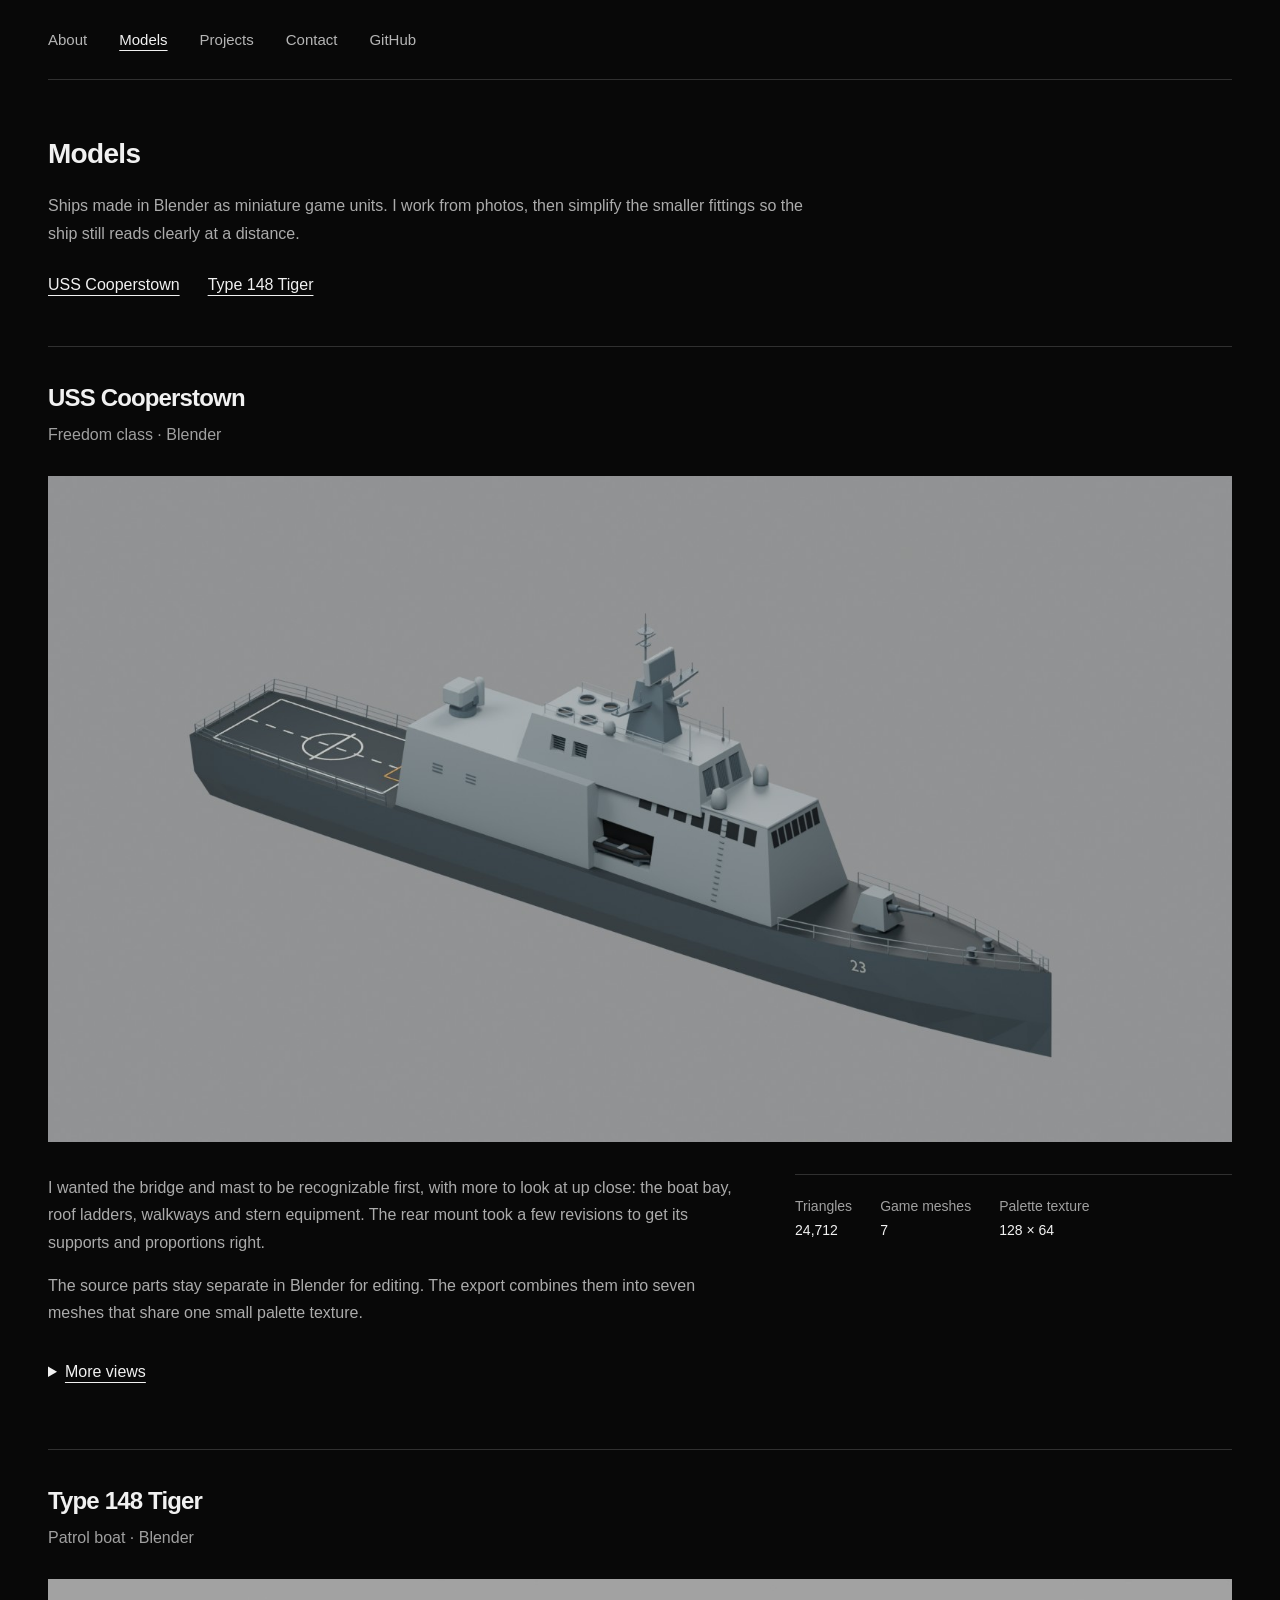
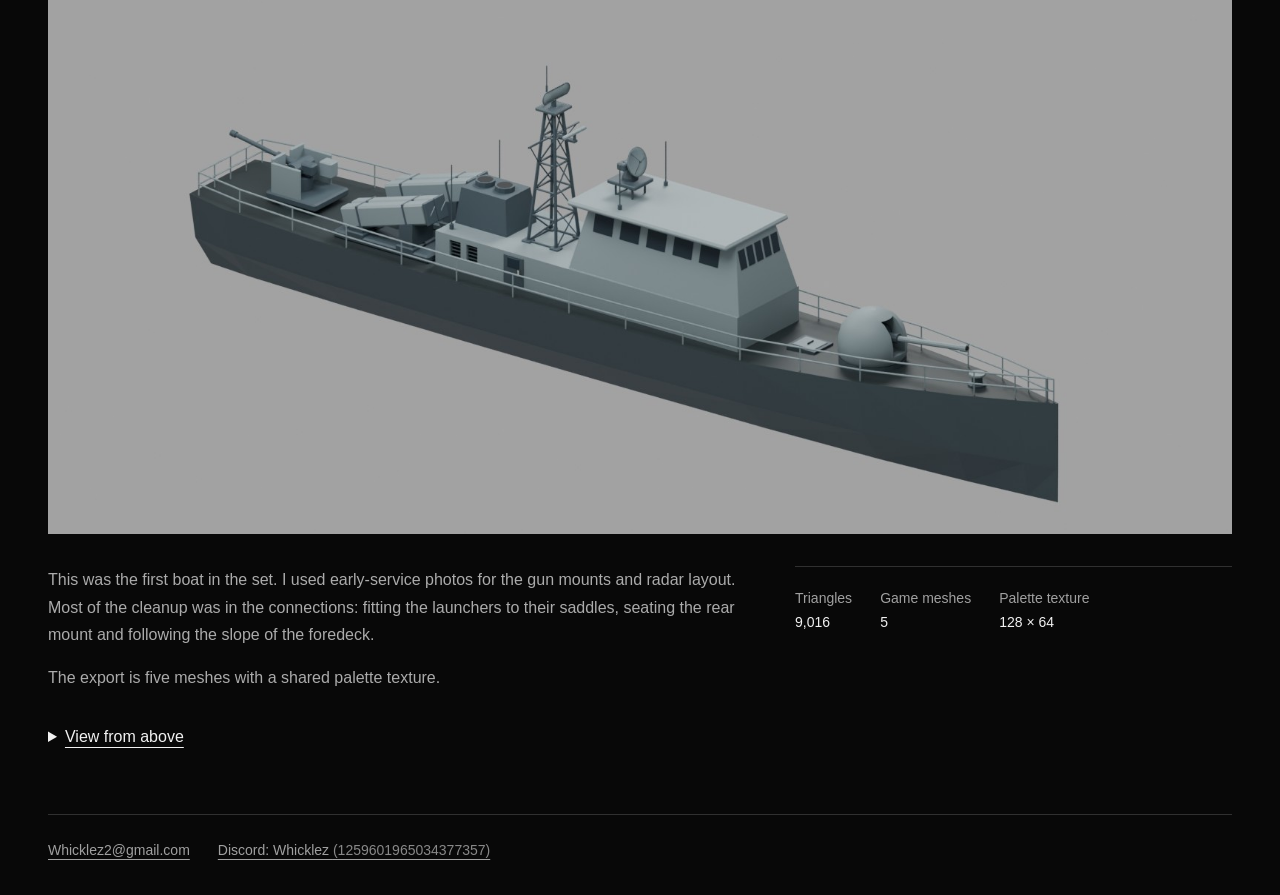
==== models.html @ 5cdee596 "Move Blender work to a separate Models page" ====
<!doctype html>
<html lang="en">
<head>
  <meta charset="utf-8">
  <meta name="viewport" content="width=device-width, initial-scale=1">
  <meta name="description" content="Miniature naval models made in Blender: USS Cooperstown and Type 148 Tiger.">
  <meta name="theme-color" content="#080808">
  <title>Models — flash</title>
  <link rel="icon" href="assets/favicon.svg" type="image/svg+xml">
  <link rel="stylesheet" href="style.css">
</head>
<body>
  <a class="skip-link" href="#main">Skip to content</a>
  <header class="site-header wrap">
    <nav aria-label="Main navigation">
      <a href="index.html#about-me">About</a>
      <a href="models.html" aria-current="page">Models</a>
      <a href="index.html#projects">Projects</a>
      <a href="#contact">Contact</a>
      <a href="https://github.com/flshmodels">GitHub</a>
    </nav>
  </header>

  <main id="main" class="wrap models-page">
    <section class="models-intro" aria-labelledby="models-title">
      <h1 id="models-title">Models</h1>
      <p>Ships made in Blender as miniature game units. I work from photos, then simplify the smaller fittings so the ship still reads clearly at a distance.</p>
      <div class="model-links"><a href="#cooperstown">USS Cooperstown</a><a href="#tiger">Type 148 Tiger</a></div>
    </section>

    <article class="ship-study" id="cooperstown" aria-labelledby="cooperstown-title">
      <div class="ship-heading">
        <h2 id="cooperstown-title">USS Cooperstown</h2>
        <p>Freedom class · Blender</p>
      </div>
      <a class="render-link" href="assets/cooperstown-bow.jpg" aria-label="Open full bow view of the Cooperstown model">
        <img class="ship-render" src="assets/cooperstown-bow.jpg" width="1800" height="1000" alt="Bow view of the finished Cooperstown miniature, showing its angular bridge, mast, side boat bay and roof walkways.">
      </a>
      <div class="ship-description">
        <div>
          <p>I wanted the bridge and mast to be recognizable first, with more to look at up close: the boat bay, roof ladders, walkways and stern equipment. The rear mount took a few revisions to get its supports and proportions right.</p>
          <p>The source parts stay separate in Blender for editing. The export combines them into seven meshes that share one small palette texture.</p>
        </div>
        <dl class="model-stats"><div><dt>Triangles</dt><dd>24,712</dd></div><div><dt>Game meshes</dt><dd>7</dd></div><div><dt>Palette texture</dt><dd>128 × 64</dd></div></dl>
      </div>
      <details class="ship-views">
        <summary>More views</summary>
        <div class="render-gallery">
          <figure><a href="assets/cooperstown-stern.jpg"><img src="assets/cooperstown-stern.jpg" width="1800" height="1000" alt="Whole-ship view from the stern, including the flight deck, hangar and side fittings." loading="lazy"></a><figcaption>From the stern</figcaption></figure>
          <figure><a href="assets/cooperstown-mount.jpg"><img src="assets/cooperstown-mount.jpg" width="1800" height="1000" alt="Close view of the rear mount with its thick circular bearing, support cheeks and radar housing." loading="lazy"></a><figcaption>Rear mount and supports</figcaption></figure>
          <figure><a href="assets/cooperstown-aft.jpg"><img src="assets/cooperstown-aft.jpg" width="1800" height="1000" alt="Direct view of the stern showing the hangar door, access ladder, life-raft racks and roof equipment." loading="lazy"></a><figcaption>Hangar and roof access</figcaption></figure>
        </div>
      </details>
    </article>

    <article class="ship-study" id="tiger" aria-labelledby="tiger-title">
      <div class="ship-heading"><h2 id="tiger-title">Type 148 Tiger</h2><p>Patrol boat · Blender</p></div>
      <a class="render-link" href="assets/tiger-bow.jpg" aria-label="Open full bow view of the Tiger model"><img class="ship-render" src="assets/tiger-bow.jpg" width="1600" height="750" alt="Tiger-class miniature with its gun mounts, four boxed launchers and lattice radar mast." loading="lazy"></a>
      <div class="ship-description">
        <div><p>This was the first boat in the set. I used early-service photos for the gun mounts and radar layout. Most of the cleanup was in the connections: fitting the launchers to their saddles, seating the rear mount and following the slope of the foredeck.</p><p>The export is five meshes with a shared palette texture.</p></div>
        <dl class="model-stats"><div><dt>Triangles</dt><dd>9,016</dd></div><div><dt>Game meshes</dt><dd>5</dd></div><div><dt>Palette texture</dt><dd>128 × 64</dd></div></dl>
      </div>
      <details class="ship-views"><summary>View from above</summary><a class="render-link" href="assets/tiger-top.jpg"><img class="ship-render" src="assets/tiger-top.jpg" width="1600" height="500" alt="Top view of the Tiger model showing the layout of the guns, launchers and deck fittings." loading="lazy"></a></details>
    </article>
  </main>

  <footer class="wrap" id="contact">
    <a href="mailto:Whicklez2@gmail.com">Whicklez2@gmail.com</a>
    <a href="https://discord.com/users/1259601965034377357">Discord: Whicklez <span>(1259601965034377357)</span></a>
  </footer>
</body>
</html>
---- style.css ----
/* Change these values to adjust the whole palette. */
:root {
  color-scheme: dark;
  --background: #080808;
  --surface: #111111;
  --text: #f1f1f1;
  --muted: #a0a0a0;
  --border: #303030;
  font-family: "Segoe UI", Arial, sans-serif;
  font-size: 16px;
  line-height: 1.7;
  color: var(--text);
  background: var(--background);
  scroll-behavior: smooth;
}

* { box-sizing: border-box; }
body { margin: 0; }
a { color: inherit; text-underline-offset: 0.3em; }
a:hover { color: #ffffff; }
a:focus-visible {
  outline: 2px solid #ffffff;
  outline-offset: 6px;
}
::selection { color: #080808; background: #ffffff; }
.wrap { width: min(1200px, calc(100% - 96px)); margin-inline: auto; }
section, article { scroll-margin-top: 32px; }
p, h1, h2, h3, figure { margin: 0; }
p + p { margin-top: 1rem; }
.skip-link { position: fixed; left: 16px; top: -100px; padding: 12px; background: #ffffff; color: #080808; z-index: 5; }
.skip-link:focus { top: 16px; }

/* Header and introduction. */
.site-header { display: flex; align-items: center; min-height: 80px; border-bottom: 1px solid var(--border); }
nav { display: flex; flex-wrap: wrap; gap: 12px 32px; font-size: 0.9375rem; }
nav a { color: #b5b5b5; text-decoration: none; }
nav a:hover { text-decoration: underline; }
nav a[aria-current="page"] { color: var(--text); text-decoration: underline; }
h1 { font-size: 1.75rem; font-weight: 550; line-height: 1.3; letter-spacing: -0.025em; }
.text-link { display: inline-block; font-size: 0.9375rem; white-space: nowrap; text-decoration-thickness: 1px; }

/* The index is intentionally short. Each project gets room below it. */
.section-heading { display: flex; align-items: baseline; justify-content: space-between; gap: 24px; padding-block: 28px; border-top: 1px solid var(--border); }
h2 { font-size: 1.5rem; font-weight: 550; letter-spacing: -0.035em; line-height: 1.25; }
.project-index { display: grid; grid-template-columns: repeat(3, 1fr); border-block: 1px solid var(--border); }
.project-index a { padding: 22px 24px; text-decoration: none; border-right: 1px solid var(--border); transition: background 160ms; }
.project-index a:first-child { padding-left: 0; }
.project-index a:last-child { border-right: 0; }
.project-index a:hover { background: var(--surface); }
.project { display: grid; grid-template-columns: minmax(0, 1fr) minmax(0, 1fr); gap: clamp(40px, 6vw, 90px); padding-block: 88px; border-bottom: 1px solid var(--border); align-items: start; }
.project-copy, .project-visual { min-width: 0; }
h3 { font-size: clamp(2.25rem, 3.6vw, 3.5rem); font-weight: 550; letter-spacing: -0.055em; line-height: 1.08; margin-bottom: 24px; }
.project-copy > p { color: #ababab; }
.project-copy > .text-link { margin-top: 24px; }
.project-visual { background: var(--surface); border: 1px solid var(--border); margin-top: 4px; }
pre { margin: 0; padding: 30px 24px 44px; overflow-x: auto; font-size: 0.875rem; line-height: 1.9; tab-size: 4; }
code { font-family: Consolas, "Courier New", monospace; }
.check-row { padding: 28px 24px; border-bottom: 1px solid var(--border); }
.check-row:last-of-type { border-bottom: 0; }
.check-row strong { display: block; font-weight: 500; font-size: 1.1875rem; line-height: 1.5; margin-bottom: 8px; }
.check-row p { color: var(--muted); }
.scan-checks { border-top: 1px solid var(--border); margin: 0; padding: 24px 24px 24px 44px; color: #ababab; }
.scan-checks li + li { margin-top: 8px; }
.more-work { color: var(--muted); padding-block: 26px 64px; }

/* The separate model gallery keeps the home page focused on the written projects. */
.models-intro { padding-block: 56px 48px; max-width: 760px; }
.models-intro h1 { margin-bottom: 20px; }
.models-intro > p { color: #ababab; }
.model-links { display: flex; flex-wrap: wrap; gap: 12px 28px; margin-top: 24px; }
.ship-study { padding-block: 36px 64px; border-top: 1px solid var(--border); }
.ship-heading { margin-bottom: 28px; }
.ship-heading p { margin-top: 8px; color: var(--muted); }
.render-link { display: block; }
.ship-render { display: block; width: 100%; height: auto; background: #a9aaab; }
.ship-description { display: grid; grid-template-columns: minmax(0, 1.6fr) minmax(0, 1fr); gap: 48px; margin-block: 32px; }
.ship-description p { color: #ababab; }
.ship-description .model-stats { margin: 0; align-content: start; }
.ship-views summary { cursor: pointer; width: fit-content; text-decoration: underline; text-underline-offset: .3em; }
.ship-views[open] > summary { margin-bottom: 24px; }
.render-gallery { display: grid; grid-template-columns: repeat(2, minmax(0, 1fr)); gap: 28px; }
.render-gallery figure:first-child { grid-column: 1 / -1; }
.render-gallery img { display: block; width: 100%; height: auto; }
.render-gallery figcaption { color: var(--muted); margin-top: 8px; font-size: .875rem; }
.model-work { padding-bottom: 72px; }
.model-intro { max-width: 700px; color: var(--muted); margin-bottom: 32px; }
.model-grid { display: grid; grid-template-columns: repeat(2, minmax(0, 1fr)); gap: 28px; }
.model-card { min-width: 0; border: 1px solid var(--border); }
.model-image { display: block; width: 100%; height: auto; aspect-ratio: 16 / 9; object-fit: contain; background: #a9aaab; }
.model-copy { padding: 28px; }
.model-copy h3 { font-size: 1.75rem; line-height: 1.2; letter-spacing: -0.035em; margin-bottom: 16px; }
.model-copy > p { color: #ababab; }
.model-stats { display: flex; flex-wrap: wrap; gap: 20px 28px; padding-top: 20px; margin: 24px 0; border-top: 1px solid var(--border); font-size: 0.875rem; }
.model-stats dt { color: var(--muted); }
.model-stats dd { margin: 0; }
/* Introduction and contact details. */
.about-me { max-width: 720px; padding-block: 56px 64px; }
.about-me h1 { margin-bottom: 24px; }
.about-me p { color: #ababab; }
footer { display: flex; flex-wrap: wrap; gap: 12px 28px; padding-block: 24px 32px; border-top: 1px solid var(--border); color: var(--muted); font-size: 0.875rem; }
footer a { overflow-wrap: anywhere; }
footer a span { color: #888888; }

@media (max-width: 800px) {
  .wrap { width: calc(100% - 48px); }
  .site-header { min-height: 88px; }
  nav { gap: 20px; }
  .project { gap: 32px; padding-block: 64px; }
}

@media (max-width: 640px) {
  .wrap { width: calc(100% - 40px); }
  .site-header { flex-wrap: wrap; gap: 12px; padding-block: 20px; }
  nav { gap: 16px; font-size: 0.875rem; }
  .section-heading { align-items: start; flex-direction: column; gap: 18px; }
  .project-index { grid-template-columns: 1fr; }
  .project-index a, .project-index a:first-child { padding: 16px 0; border-right: 0; border-bottom: 1px solid var(--border); }
  .project-index a:last-child { border-bottom: 0; }
  .project-index a { display: flex; align-items: baseline; justify-content: space-between; gap: 12px; }
  .project { grid-template-columns: minmax(0, 1fr); }
  .project { padding-block: 48px; gap: 32px; }
  .about-me { padding-block: 36px 48px; }
  .models-intro { padding-block: 36px; }
  .ship-description, .render-gallery { grid-template-columns: minmax(0, 1fr); gap: 24px; }
  .render-gallery figure:first-child { grid-column: auto; }
  .ship-study { padding-bottom: 48px; }
  .more-work { padding-bottom: 48px; }
  pre { font-size: 0.8125rem; padding-inline: 18px; }
}

@media (prefers-reduced-motion: reduce) {
  :root { scroll-behavior: auto; }
  * { transition: none !important; }
}
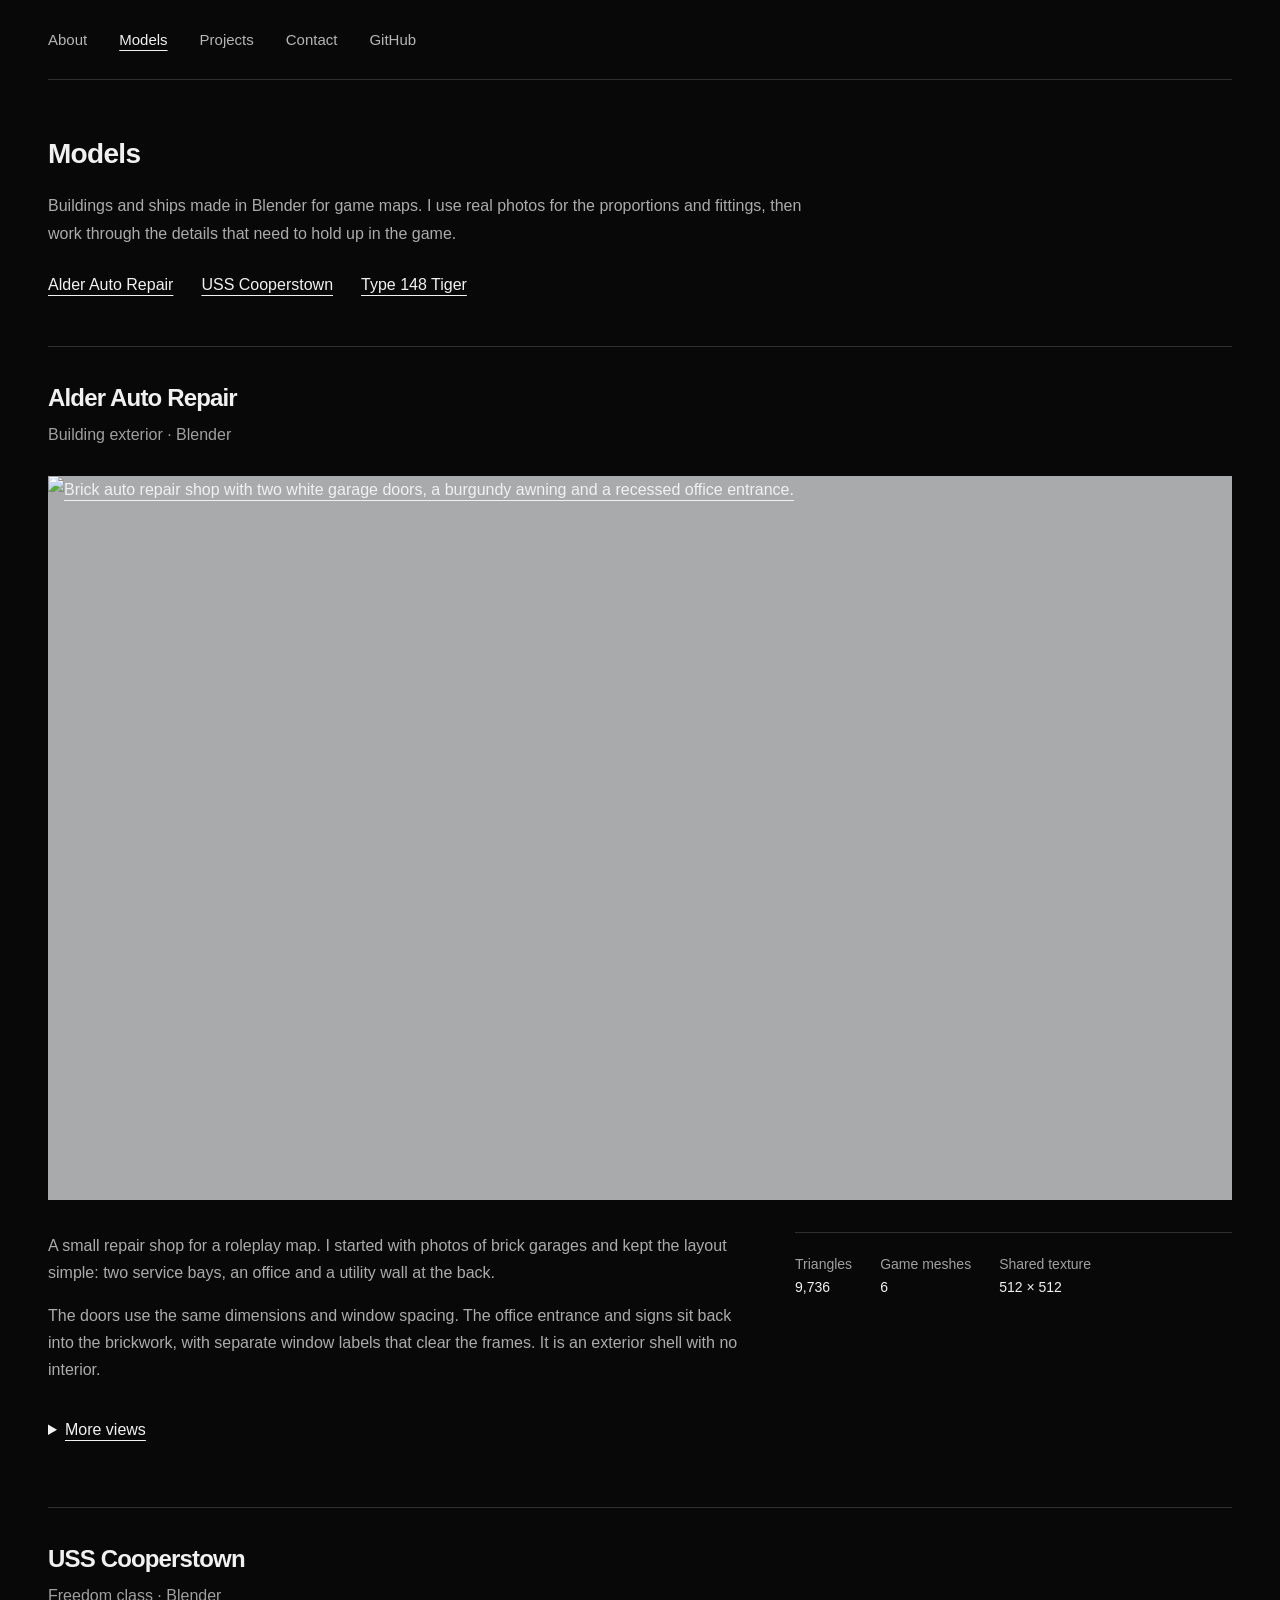
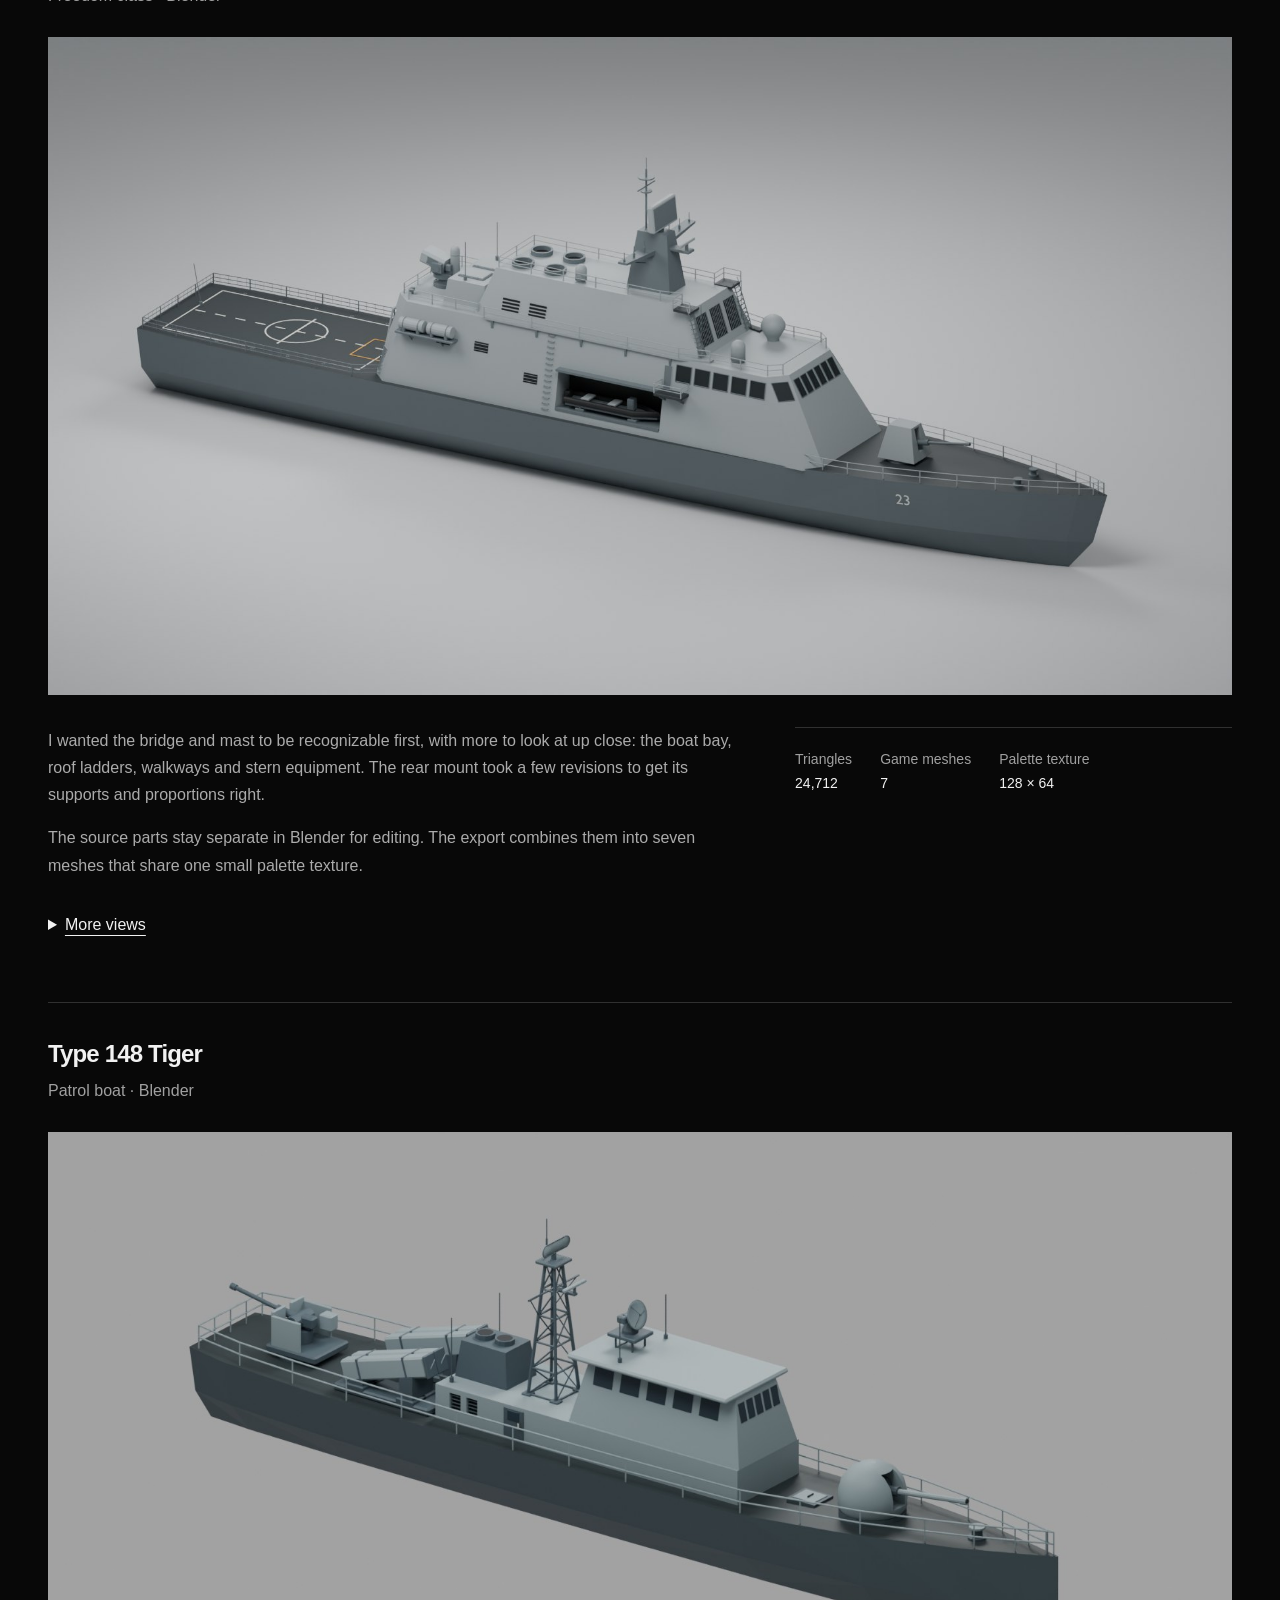
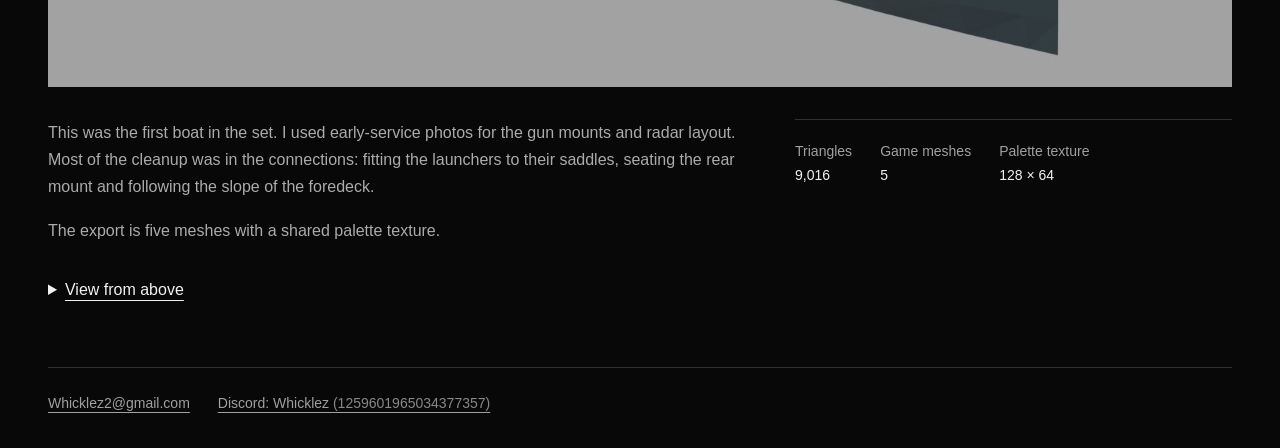
==== commit 133323e1: "Add Alder Auto Repair to the Models gallery" ====
--- a/models.html
+++ b/models.html
@@ -3,7 +3,7 @@
 <head>
   <meta charset="utf-8">
   <meta name="viewport" content="width=device-width, initial-scale=1">
-  <meta name="description" content="Miniature naval models made in Blender: USS Cooperstown and Type 148 Tiger.">
+  <meta name="description" content="Buildings and miniature ships made in Blender: Alder Auto Repair, USS Cooperstown and Type 148 Tiger.">
   <meta name="theme-color" content="#080808">
   <title>Models — flash</title>
   <link rel="icon" href="assets/favicon.svg" type="image/svg+xml">
@@ -24,9 +24,29 @@
   <main id="main" class="wrap models-page">
     <section class="models-intro" aria-labelledby="models-title">
       <h1 id="models-title">Models</h1>
-      <p>Ships made in Blender as miniature game units. I work from photos, then simplify the smaller fittings so the ship still reads clearly at a distance.</p>
-      <div class="model-links"><a href="#cooperstown">USS Cooperstown</a><a href="#tiger">Type 148 Tiger</a></div>
+      <p>Buildings and ships made in Blender for game maps. I use real photos for the proportions and fittings, then work through the details that need to hold up in the game.</p>
+      <div class="model-links"><a href="#alder">Alder Auto Repair</a><a href="#cooperstown">USS Cooperstown</a><a href="#tiger">Type 148 Tiger</a></div>
     </section>
+
+    <article class="ship-study" id="alder" aria-labelledby="alder-title">
+      <div class="ship-heading"><h2 id="alder-title">Alder Auto Repair</h2><p>Building exterior · Blender</p></div>
+      <a class="render-link" href="assets/alder-front.jpg" aria-label="Open full front view of Alder Auto Repair">
+        <img class="ship-render" src="assets/alder-front.jpg" width="1800" height="1100" alt="Brick auto repair shop with two white garage doors, a burgundy awning and a recessed office entrance.">
+      </a>
+      <div class="ship-description">
+        <div><p>A small repair shop for a roleplay map. I started with photos of brick garages and kept the layout simple: two service bays, an office and a utility wall at the back.</p><p>The doors use the same dimensions and window spacing. The office entrance and signs sit back into the brickwork, with separate window labels that clear the frames. It is an exterior shell with no interior.</p></div>
+        <dl class="model-stats"><div><dt>Triangles</dt><dd>9,736</dd></div><div><dt>Game meshes</dt><dd>6</dd></div><div><dt>Shared texture</dt><dd>512 × 512</dd></div></dl>
+      </div>
+      <details class="ship-views">
+        <summary>More views</summary>
+        <div class="render-gallery">
+          <figure><a href="assets/alder-rear.jpg"><img src="assets/alder-rear.jpg" width="1800" height="1100" alt="Rear of the brick garage showing the service door, recessed vent, electrical cabinet and condenser." loading="lazy"></a><figcaption>Rear elevation and roof</figcaption></figure>
+          <figure><a href="assets/alder-entrance.jpg"><img src="assets/alder-entrance.jpg" width="1600" height="1000" alt="Close-up of the recessed office door and window labels below the supported awning." loading="lazy"></a><figcaption>Office entrance</figcaption></figure>
+          <figure><a href="assets/alder-utilities.jpg"><img src="assets/alder-utilities.jpg" width="1600" height="1000" alt="Close-up of the inset meter cabinet, wall vent and condenser on its concrete pad." loading="lazy"></a><figcaption>Rear fittings</figcaption></figure>
+          <figure class="wide-view"><a href="assets/alder-elevation.jpg"><img src="assets/alder-elevation.jpg" width="1800" height="1000" alt="Straight-on view showing the matched garage bays, centred numbers and shop sign." loading="lazy"></a><figcaption>Front elevation</figcaption></figure>
+        </div>
+      </details>
+    </article>
 
     <article class="ship-study" id="cooperstown" aria-labelledby="cooperstown-title">
       <div class="ship-heading">
--- a/style.css
+++ b/style.css
@@ -80,6 +80,7 @@
 .ship-views[open] > summary { margin-bottom: 24px; }
 .render-gallery { display: grid; grid-template-columns: repeat(2, minmax(0, 1fr)); gap: 28px; }
 .render-gallery figure:first-child { grid-column: 1 / -1; }
+.render-gallery .wide-view { grid-column: 1 / -1; }
 .render-gallery img { display: block; width: 100%; height: auto; }
 .render-gallery figcaption { color: var(--muted); margin-top: 8px; font-size: .875rem; }
 .model-work { padding-bottom: 72px; }
